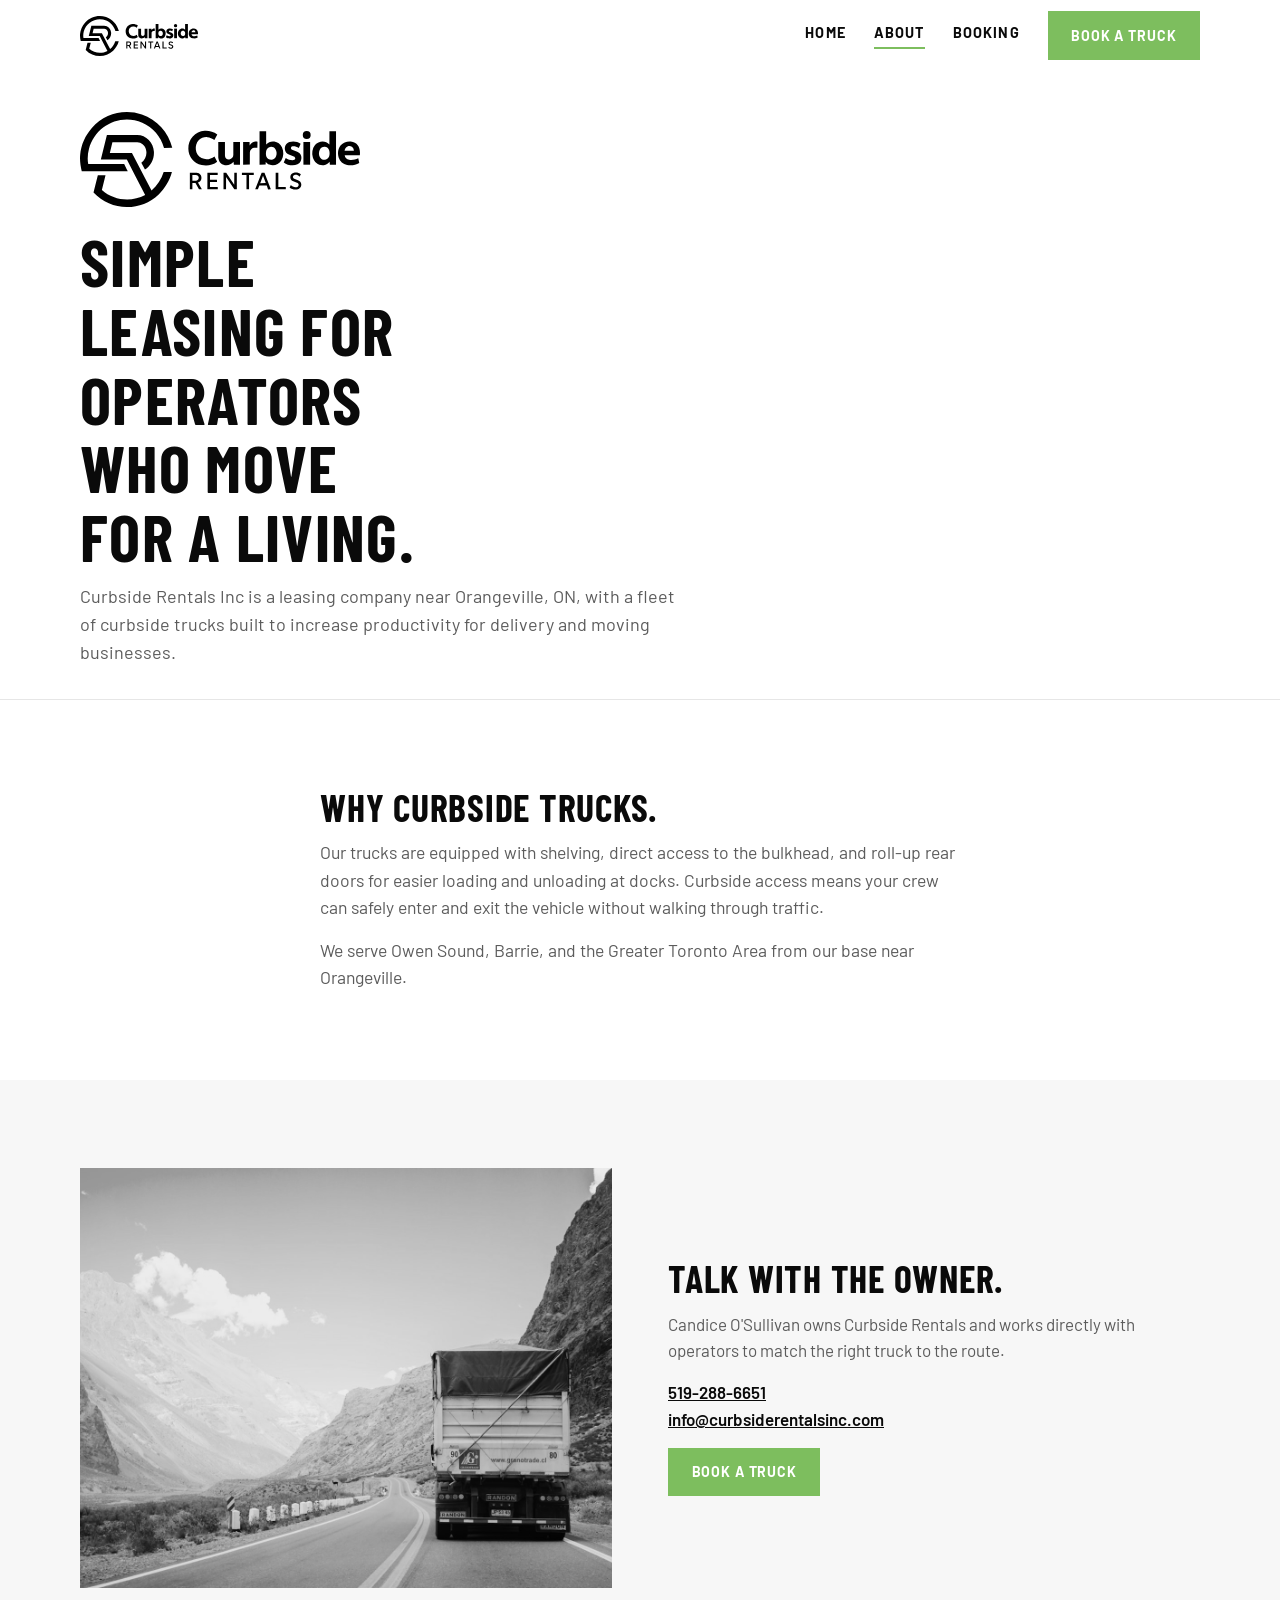
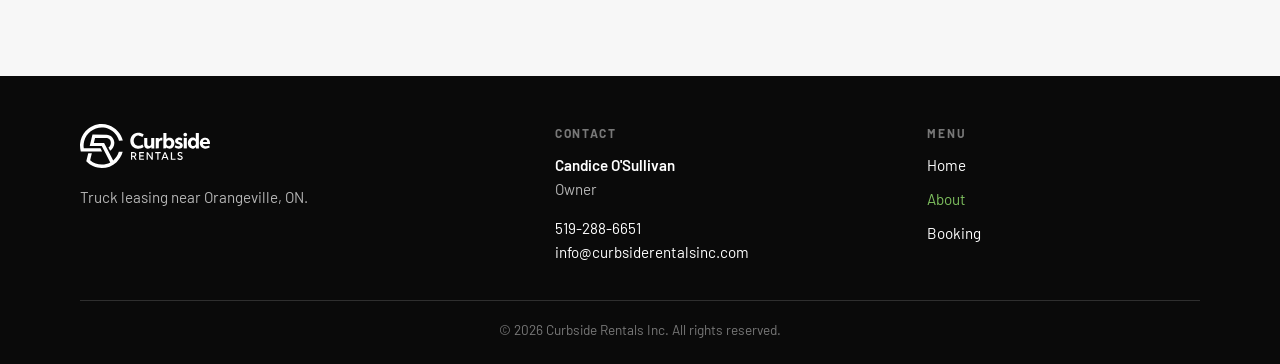
==== about.html @ 037b7f4d "Fix icon sync: rename feature SVGs to clean filenames and bust CSS cache. Co-authored-by: Cursor <cu" ====
<!DOCTYPE html>
<html lang="en">
<head>
  <meta charset="UTF-8" />
  <meta name="viewport" content="width=device-width, initial-scale=1.0" />
  <title>About | Curbside Rentals</title>
  <meta name="description" content="About Curbside Rentals Inc—truck leasing near Orangeville, ON focused on productivity and safer curbside access." />
  <link rel="preconnect" href="https://fonts.googleapis.com" />
  <link rel="preconnect" href="https://fonts.gstatic.com" crossorigin />
  <link href="https://fonts.googleapis.com/css2?family=Barlow:wght@400;500;600;700&family=Barlow+Condensed:wght@600;700&display=swap" rel="stylesheet" />
  <link rel="stylesheet" href="styles.css?v=3" />
</head>
<body>
  <a class="skip-link" href="#main">Skip to content</a>

  <header class="site-header">
    <div class="shell header-inner">
      <a class="logo" href="index.html">
        <img src="assets/logo/Curbside-Rentals-logo.svg" alt="Curbside Rentals" width="500" height="169" />
      </a>
      <button class="nav-toggle" type="button" aria-expanded="false" aria-controls="site-nav" aria-label="Open menu">
        <span></span><span></span>
      </button>
      <nav id="site-nav" class="site-nav" aria-label="Primary">
        <a href="index.html">Home</a>
        <a href="about.html" aria-current="page">About</a>
        <a href="booking.html">Booking</a>
        <a class="btn btn-primary nav-book" href="booking.html">Book a truck</a>
      </nav>
    </div>
  </header>

  <main id="main">
    <section class="page-hero">
      <div class="shell">
        <img class="brand-lockup" src="assets/logo/Curbside-Rentals-logo.svg" alt="Curbside Rentals" width="500" height="169" />
        <h1>Simple leasing for operators who move for a living.</h1>
        <p class="lede">Curbside Rentals Inc is a leasing company near Orangeville, ON, with a fleet of curbside trucks built to increase productivity for delivery and moving businesses.</p>
      </div>
    </section>

    <section class="section">
      <div class="shell prose">
        <h2>Why curbside trucks.</h2>
        <p>Our trucks are equipped with shelving, direct access to the bulkhead, and roll-up rear doors for easier loading and unloading at docks. Curbside access means your crew can safely enter and exit the vehicle without walking through traffic.</p>
        <p>We serve Owen Sound, Barrie, and the Greater Toronto Area from our base near Orangeville.</p>
      </div>
    </section>

    <section class="section section-alt">
      <div class="shell split">
        <figure class="media-block">
          <img src="assets/images/fleet.jpg" alt="White commercial truck used for deliveries" width="1400" height="933" loading="lazy" />
        </figure>
        <div>
          <h2>Talk with the owner.</h2>
          <p>Candice O'Sullivan owns Curbside Rentals and works directly with operators to match the right truck to the route.</p>
          <p>
            <a class="text-link" href="tel:5192886651">519-288-6651</a><br />
            <a class="text-link" href="mailto:info@curbsiderentalsinc.com">info@curbsiderentalsinc.com</a>
          </p>
          <a class="btn btn-primary" href="booking.html">Book a truck</a>
        </div>
      </div>
    </section>
  </main>

  <footer class="site-footer">
    <div class="shell footer-grid">
      <div>
        <a class="footer-brand" href="index.html">
          <img src="assets/logo/Curbside-Rentals-logo.svg" alt="Curbside Rentals" width="500" height="169" />
        </a>
        <p>Truck leasing near Orangeville, ON.</p>
      </div>
      <div>
        <p class="footer-label">Contact</p>
        <p><strong>Candice O'Sullivan</strong><br />Owner</p>
        <p>
          <a href="tel:5192886651">519-288-6651</a><br />
          <a href="mailto:info@curbsiderentalsinc.com">info@curbsiderentalsinc.com</a>
        </p>
      </div>
      <div>
        <p class="footer-label">Menu</p>
        <nav class="footer-menu" aria-label="Footer">
          <a href="index.html">Home</a>
          <a href="about.html" aria-current="page">About</a>
          <a href="booking.html">Booking</a>
        </nav>
      </div>
    </div>
    <div class="shell footer-bottom">
      <p>&copy; <span data-year></span> Curbside Rentals Inc. All rights reserved.</p>
    </div>
  </footer>

  <script src="script.js"></script>
</body>
</html>
---- styles.css ----
/* Curbside Rentals — mockup layout, black & white */
:root {
  --black: #0a0a0a;
  --white: #ffffff;
  --off-white: #f7f7f7;
  --gray: #5c5c5c;
  --line: #e6e6e6;
  --blue: #7dbe5e;
  --blue-deep: #6fae4a;
  --shell: min(1120px, calc(100% - 2.5rem));
  --header-h: 4.5rem;
  --font: "Barlow", sans-serif;
  --font-display: "Barlow Condensed", "Barlow", sans-serif;
  --ease: cubic-bezier(0.22, 1, 0.36, 1);
}

*,
*::before,
*::after {
  box-sizing: border-box;
}

html {
  scroll-behavior: smooth;
}

body {
  margin: 0;
  font-family: var(--font);
  font-size: 1.0625rem;
  line-height: 1.55;
  color: var(--black);
  background: var(--white);
}

img {
  display: block;
  max-width: 100%;
  height: auto;
}

a {
  color: var(--black);
}

h1,
h2,
h3,
.section-title {
  font-family: var(--font-display);
  font-weight: 700;
  letter-spacing: 0.02em;
  line-height: 1.05;
  margin: 0 0 0.75rem;
  text-transform: uppercase;
  color: var(--black);
}

h1 {
  font-size: clamp(2.5rem, 5.5vw, 4.1rem);
  max-width: 12ch;
}

h2,
.section-title {
  font-size: clamp(1.7rem, 3.4vw, 2.35rem);
}

h3 {
  font-size: 1.2rem;
  letter-spacing: 0.06em;
  margin-bottom: 0.45rem;
}

p {
  margin: 0 0 1rem;
  color: var(--gray);
}

p:last-child {
  margin-bottom: 0;
}

.shell {
  width: var(--shell);
  margin-inline: auto;
}

.skip-link {
  position: absolute;
  left: 1rem;
  top: -4rem;
  z-index: 100;
  padding: 0.6rem 1rem;
  background: var(--black);
  color: var(--white);
  font-weight: 600;
}

.skip-link:focus {
  top: 1rem;
}

/* Header — transparent over hero, solid white after scroll */
.site-header {
  position: fixed;
  inset: 0 0 auto;
  z-index: 50;
  height: var(--header-h);
  background: transparent;
  border-bottom: 1px solid transparent;
  transition: background 0.25s var(--ease), border-color 0.25s var(--ease), box-shadow 0.25s var(--ease);
}

.site-header.is-scrolled,
.site-header.nav-open {
  background: var(--white);
  border-bottom-color: var(--line);
}

.site-header.is-scrolled {
  box-shadow: 0 1px 0 rgba(0, 0, 0, 0.04);
}

.header-inner {
  display: flex;
  align-items: center;
  justify-content: space-between;
  height: 100%;
  gap: 1rem;
}

.logo {
  display: inline-flex;
  align-items: center;
  text-decoration: none;
  flex-shrink: 0;
}

.logo:hover {
  opacity: 0.75;
}

.logo img {
  width: auto;
  height: 2.5rem;
}

.site-nav {
  display: flex;
  align-items: center;
  gap: 1.75rem;
}

.site-nav a:not(.btn) {
  text-decoration: none;
  font-size: 0.9rem;
  font-weight: 700;
  letter-spacing: 0.08em;
  text-transform: uppercase;
  color: var(--black);
  padding-bottom: 0.15rem;
  border-bottom: 2px solid transparent;
}

.site-nav a:not(.btn):hover,
.site-nav a:not(.btn)[aria-current="page"] {
  border-bottom-color: var(--blue);
  color: var(--black);
}

.nav-book {
  min-height: 2.6rem;
  padding: 0.55rem 1.1rem;
  font-size: 0.82rem;
}

.nav-toggle {
  display: none;
  width: 2.5rem;
  height: 2.5rem;
  border: 0;
  background: transparent;
  cursor: pointer;
  padding: 0;
}

.nav-toggle span {
  display: block;
  width: 1.35rem;
  height: 2px;
  margin: 0.35rem auto;
  background: var(--black);
  transition: transform 0.25s var(--ease), opacity 0.25s;
}

.nav-toggle[aria-expanded="true"] span:first-child {
  transform: translateY(4px) rotate(45deg);
}

.nav-toggle[aria-expanded="true"] span:last-child {
  transform: translateY(-4px) rotate(-45deg);
}

/* Buttons */
.btn {
  display: inline-flex;
  align-items: center;
  justify-content: center;
  min-height: 3rem;
  padding: 0.7rem 1.35rem;
  border: 2px solid var(--black);
  font-family: var(--font);
  font-size: 0.88rem;
  font-weight: 700;
  letter-spacing: 0.06em;
  text-decoration: none;
  text-transform: uppercase;
  cursor: pointer;
  transition: background 0.2s var(--ease), color 0.2s var(--ease), border-color 0.2s var(--ease);
}

.btn:hover {
  text-decoration: none;
}

.btn-primary {
  background: var(--blue);
  border-color: var(--blue);
  color: var(--white);
}

.btn-primary:hover {
  background: var(--blue-deep);
  border-color: var(--blue-deep);
  color: var(--white);
}

.btn-secondary {
  background: transparent;
  color: var(--black);
}

.btn-secondary:hover {
  background: var(--black);
  color: var(--white);
}

.btn-light {
  background: var(--white);
  color: var(--black);
  border-color: var(--white);
}

.btn-light:hover {
  background: transparent;
  color: var(--white);
}

.btn-outline-light {
  background: transparent;
  color: var(--white);
  border-color: var(--white);
}

.btn-outline-light:hover {
  background: var(--white);
  color: var(--black);
}

.text-link {
  font-weight: 600;
  color: var(--black);
}

/* Hero — full-bleed photo, copy left over open asphalt */
.hero {
  position: relative;
  min-height: min(72vh, 640px);
  display: grid;
  align-items: center;
  overflow: hidden;
  background: #d8d8d8;
}

.hero-media {
  position: absolute;
  inset: 0;
}

.hero-media img {
  width: 100%;
  height: 100%;
  object-fit: cover;
  object-position: right center;
  filter: grayscale(0.55) contrast(1.02);
}

.hero-veil {
  position: absolute;
  inset: 0;
  pointer-events: none;
  background: linear-gradient(
    90deg,
    rgba(255, 255, 255, 0.42) 0%,
    rgba(255, 255, 255, 0.18) 28%,
    rgba(255, 255, 255, 0) 52%
  );
}

.hero-content {
  position: relative;
  z-index: 1;
  padding: calc(var(--header-h) + clamp(2rem, 5vw, 3.5rem)) 0 clamp(3.5rem, 9vw, 6rem);
  justify-self: center;
  width: var(--shell);
  max-width: none;
  margin-inline: auto;
}

.hero-content h1 {
  font-family: var(--font);
  font-weight: 700;
  font-size: clamp(1.7rem, 3.5vw, 3rem);
  line-height: 1.15;
  letter-spacing: -0.02em;
  text-transform: none;
  max-width: none;
  margin: 0 0 1.15rem;
  color: var(--black);
}

.hero-content .hero-line {
  display: block;
  white-space: nowrap;
}

.hero-content .lede {
  max-width: 26rem;
  font-size: 1.05rem;
  line-height: 1.55;
  font-weight: 400;
  margin: 0 0 1.75rem;
  color: #3a3a3a;
}

/* Sections */
.section {
  padding: clamp(3.5rem, 8vw, 5.5rem) 0;
}

.section-alt {
  background: var(--off-white);
}

.section-title {
  text-align: center;
  margin-bottom: 2.5rem;
}

.section-title::after {
  content: "";
  display: block;
  width: 3.25rem;
  height: 3px;
  margin: 0.85rem auto 0;
  background: var(--blue);
}

.section-head.center {
  text-align: center;
  max-width: 40rem;
  margin: 0 auto 2.5rem;
}

.section-head.center .section-title {
  margin-bottom: 0.85rem;
}

.section-head.center p {
  margin-inline: auto;
  max-width: 34rem;
}

.headed {
  display: inline-block;
  padding-bottom: 0.65rem;
  border-bottom: 3px solid var(--black);
  margin-bottom: 1.15rem;
}

.split {
  display: grid;
  grid-template-columns: 1fr 1fr;
  gap: clamp(2rem, 5vw, 3.5rem);
  align-items: center;
}

.media-block {
  margin: 0;
  overflow: hidden;
  background: #ececec;
}

.media-block img {
  width: 100%;
  height: min(420px, 55vw);
  object-fit: cover;
  filter: grayscale(1);
}

/* Feature grid */
.feature-grid {
  list-style: none;
  margin: 0;
  padding: 0;
  display: grid;
  grid-template-columns: repeat(4, 1fr);
  gap: 0;
}

.feature-grid li {
  padding: 0 1.5rem;
  border-right: 1px solid var(--line);
  text-align: center;
  display: flex;
  flex-direction: column;
  align-items: center;
}

.feature-grid li:first-child {
  padding-left: 0;
}

.feature-grid li:last-child {
  border-right: 0;
  padding-right: 0;
}

.feature-grid h3 {
  margin-bottom: 0.5rem;
}

.feature-grid p {
  font-size: 0.95rem;
  max-width: 15rem;
}

.feature-grid .icon {
  display: inline-flex;
  width: 4rem;
  height: 4rem;
  margin-bottom: 1.15rem;
  color: var(--black);
}

.feature-grid .icon svg,
.feature-grid .icon img {
  width: 100%;
  height: 100%;
  object-fit: contain;
}

.icon {
  display: inline-flex;
  width: 3.75rem;
  height: 3.75rem;
  margin-bottom: 1.1rem;
  color: var(--black);
}

.icon svg {
  width: 100%;
  height: 100%;
}

/* Meet the truck */
.check-list {
  list-style: none;
  margin: 0 0 1.75rem;
  padding: 0;
}

.check-list li {
  position: relative;
  padding: 0.45rem 0 0.45rem 1.85rem;
  font-weight: 600;
  color: var(--black);
}

.check-list li::before {
  content: "";
  position: absolute;
  left: 0.1rem;
  top: 0.7rem;
  width: 0.95rem;
  height: 0.5rem;
  border-left: 2.5px solid var(--blue);
  border-bottom: 2.5px solid var(--blue);
  transform: rotate(-45deg);
}

/* Locations */
.location-grid {
  list-style: none;
  margin: 0;
  padding: 0;
  display: grid;
  grid-template-columns: repeat(4, 1fr);
}

.location-grid li {
  display: flex;
  flex-direction: column;
  align-items: center;
  gap: 0.75rem;
  padding: 0.5rem 1rem;
  border-right: 1px solid var(--line);
  text-align: center;
  font-family: var(--font-display);
  font-size: 1.25rem;
  font-weight: 700;
  letter-spacing: 0.05em;
  text-transform: uppercase;
  color: var(--black);
}

.location-grid li:last-child {
  border-right: 0;
}

.location-grid .icon {
  margin-bottom: 0;
  color: var(--blue);
}

/* CTA */
.section-cta {
  padding-top: 0;
}

.cta-band {
  display: flex;
  flex-wrap: wrap;
  align-items: center;
  justify-content: space-between;
  gap: 1.5rem;
  padding: 2rem 2.25rem;
  background: var(--black);
  color: var(--white);
}

.cta-band h2 {
  color: var(--white);
  margin-bottom: 0.4rem;
}

.cta-band p {
  color: rgba(255, 255, 255, 0.75);
  margin: 0;
}

.cta-actions {
  display: flex;
  flex-wrap: wrap;
  gap: 0.75rem;
}

.cta-band .btn-primary:hover {
  background: var(--white);
  border-color: var(--white);
  color: var(--black);
}

/* Inner pages */
.page-hero {
  padding: calc(var(--header-h) + 2.5rem) 0 2rem;
  border-bottom: 1px solid var(--line);
}

.brand-lockup {
  display: block;
  width: min(280px, 70vw);
  height: auto;
  margin: 0 0 1.25rem;
}

.page-hero .lede {
  max-width: 38rem;
  font-size: 1.125rem;
}

.prose {
  max-width: 40rem;
}

.prose p {
  font-size: 1.1rem;
}

.booking-panel {
  max-width: 40rem;
}

.booking-placeholder {
  padding: 2rem;
  border: 1px solid var(--line);
  background: var(--off-white);
}

.booking-placeholder h2 {
  text-align: left;
  max-width: none;
}

.booking-contacts {
  display: flex;
  flex-wrap: wrap;
  gap: 0.75rem;
  margin-top: 1.5rem;
}

.booking-placeholder iframe {
  display: block;
  width: 100%;
  min-height: 640px;
  margin-top: 1.5rem;
  border: 1px solid var(--line);
  background: var(--white);
}

/* Footer */
.site-footer {
  background: var(--black);
  color: rgba(255, 255, 255, 0.75);
  padding: 3rem 0 0;
  font-size: 0.95rem;
}

.footer-grid {
  display: grid;
  grid-template-columns: 1.3fr 1fr 0.8fr;
  gap: 2rem;
  padding-bottom: 2.25rem;
}

.footer-brand {
  display: inline-block;
  margin: 0 0 0.75rem;
  text-decoration: none;
}

.footer-brand:hover {
  opacity: 0.8;
}

.footer-brand img {
  width: auto;
  height: 2.75rem;
  filter: brightness(0) invert(1);
}

.site-footer p {
  color: rgba(255, 255, 255, 0.7);
}

.site-footer strong {
  color: var(--white);
  font-weight: 600;
}

.footer-label {
  margin: 0 0 0.75rem !important;
  font-size: 0.75rem;
  font-weight: 700;
  letter-spacing: 0.14em;
  text-transform: uppercase;
  color: rgba(255, 255, 255, 0.45) !important;
}

.site-footer a {
  color: var(--white);
  text-decoration: none;
}

.site-footer a:hover {
  text-decoration: underline;
  text-underline-offset: 0.2em;
}

.footer-menu {
  display: flex;
  flex-direction: column;
  gap: 0.65rem;
  align-items: flex-start;
}

.footer-menu a[aria-current="page"] {
  color: var(--blue);
}

.footer-bottom {
  padding: 1.1rem 0 1.5rem;
  border-top: 1px solid rgba(255, 255, 255, 0.15);
  text-align: center;
}

.footer-bottom p {
  margin: 0;
  font-size: 0.85rem;
  color: rgba(255, 255, 255, 0.45);
}

@media (prefers-reduced-motion: reduce) {
  html {
    scroll-behavior: auto;
  }
}

@media (max-width: 900px) {
  .split {
    grid-template-columns: 1fr;
  }

  /* Option 1: stacked hero on tablet/phone — photo clear, copy below */
  .hero {
    display: flex;
    flex-direction: column;
    align-items: stretch;
    min-height: 0;
    background: var(--white);
  }

  .hero-media {
    position: relative;
    inset: auto;
    width: 100%;
    height: clamp(260px, 42vw, 380px);
    flex-shrink: 0;
  }

  .hero-media img {
    object-fit: cover;
    object-position: 90% 55%;
  }

  .hero-veil {
    display: none;
  }

  .hero-content {
    position: relative;
    z-index: 1;
    width: var(--shell);
    margin-inline: auto;
    padding: 1.75rem 0 2.5rem;
    background: var(--white);
  }

  .hero-content h1 {
    font-size: clamp(1.65rem, 3.4vw, 2.4rem);
  }

  .hero-content .lede {
    max-width: 34rem;
    font-size: 1rem;
  }

  .feature-grid,
  .location-grid {
    grid-template-columns: 1fr 1fr;
    gap: 2rem 1.5rem;
  }

  .feature-grid li,
  .location-grid li {
    border-right: 0;
    border-left: 0;
    padding: 0 0 1.5rem;
    border-bottom: 1px solid var(--line);
  }

  .feature-grid li:nth-child(odd),
  .location-grid li:nth-child(odd) {
    padding-left: 0;
  }

  .feature-grid li:nth-child(even),
  .location-grid li:nth-child(even) {
    padding-right: 0;
  }

  .feature-grid li:nth-last-child(-n + 2),
  .location-grid li:nth-last-child(-n + 2) {
    border-bottom: 0;
    padding-bottom: 0;
  }

  .footer-grid {
    grid-template-columns: 1fr 1fr;
  }
}

@media (max-width: 720px) {
  :root {
    --shell: min(1120px, calc(100% - 1.5rem));
  }

  .nav-toggle {
    display: block;
  }

  .site-nav {
    position: absolute;
    inset: var(--header-h) 0 auto;
    display: none;
    flex-direction: column;
    align-items: stretch;
    gap: 0;
    padding: 0.5rem 1.25rem 1.15rem;
    background: var(--white);
    border-bottom: 1px solid var(--line);
  }

  .site-nav.is-open {
    display: flex;
  }

  .site-nav a:not(.btn) {
    padding: 0.9rem 0;
    border-bottom: 1px solid var(--line);
  }

  .site-nav a:not(.btn)[aria-current="page"] {
    border-bottom-color: var(--blue);
  }

  .site-nav a:not(.btn):hover {
    border-bottom-color: var(--line);
  }

  .nav-book {
    margin-top: 0.85rem;
    width: 100%;
  }

  .feature-grid,
  .location-grid,
  .footer-grid {
    grid-template-columns: 1fr;
  }

  .feature-grid li,
  .location-grid li {
    border: 0;
    border-bottom: 1px solid var(--line);
    padding: 0 0 1.5rem;
    margin-bottom: 1.5rem;
    align-items: center;
    text-align: center;
  }

  .location-grid li {
    align-items: center;
    text-align: center;
  }

  .feature-grid li:last-child,
  .location-grid li:last-child {
    border-bottom: 0;
    margin-bottom: 0;
    padding-bottom: 0;
  }

  .cta-band {
    padding: 1.75rem;
  }

  .cta-actions,
  .booking-contacts {
    flex-direction: column;
    align-items: stretch;
    width: 100%;
  }

  .hero-media {
    height: clamp(220px, 58vw, 300px);
  }

  .hero-media img {
    object-position: 92% 52%;
  }

  .hero-content {
    padding: 1.5rem 0 2rem;
  }

  .hero-content h1 {
    font-size: clamp(1.45rem, 6vw, 1.85rem);
    margin-bottom: 0.75rem;
  }

  .hero-content .lede {
    max-width: 22rem;
    font-size: 0.95rem;
    margin-bottom: 1.15rem;
  }

  .media-block img {
    height: min(320px, 70vw);
  }
}
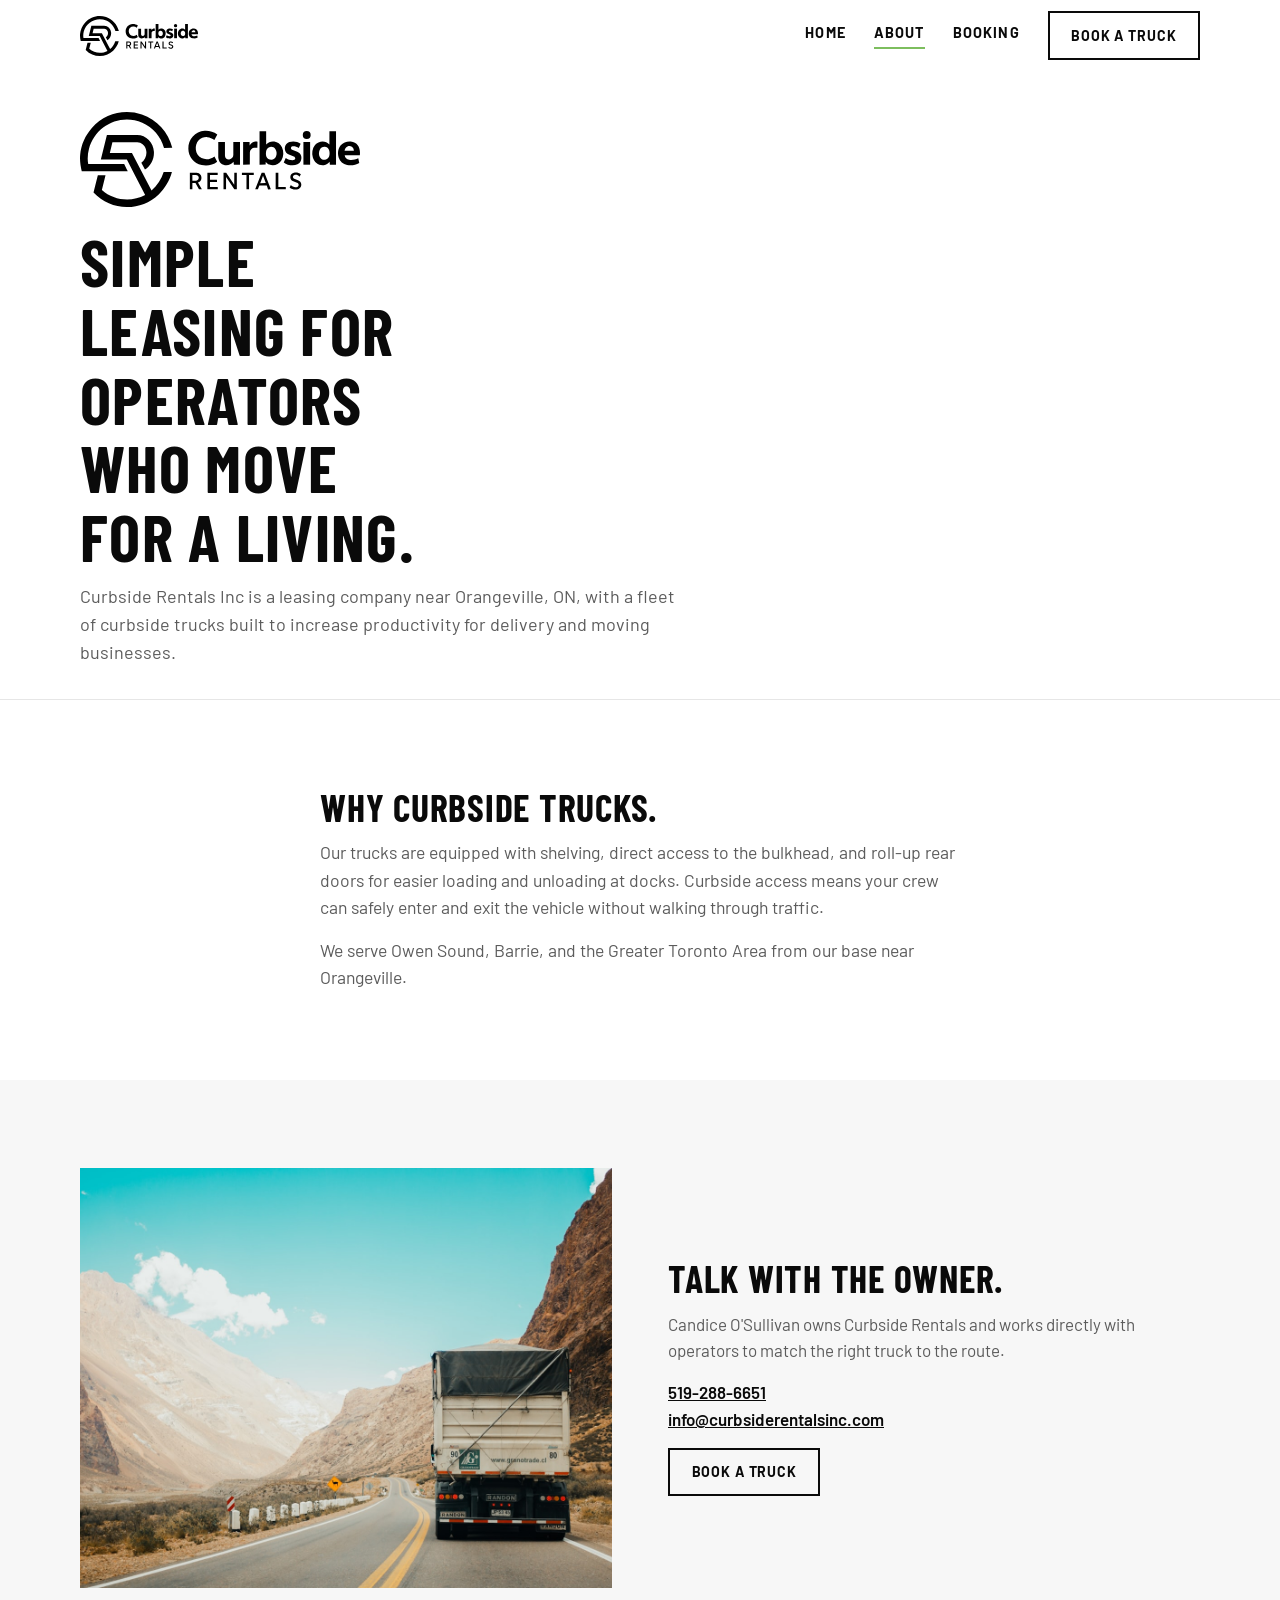
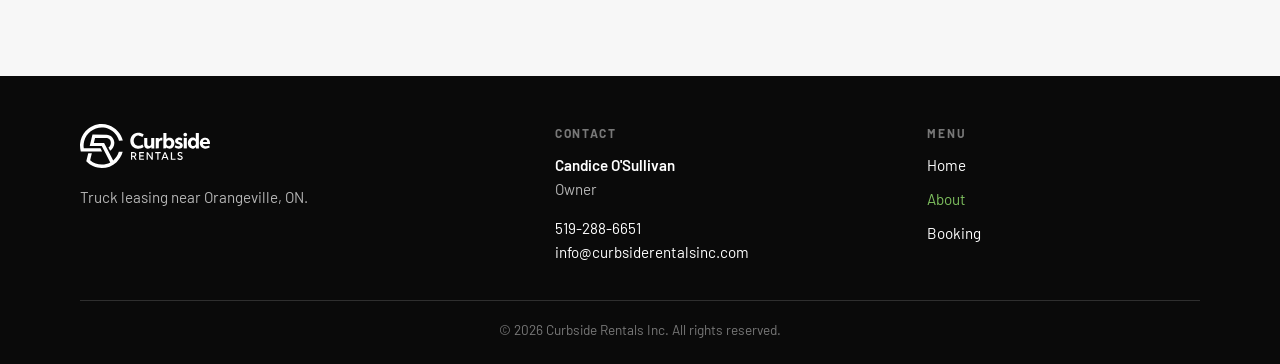
==== commit 9fc89d3d: "Rebuild Meet the Truck as a hero-style section with desktop and mobile images. Co-authored-by: Curso" ====
--- a/about.html
+++ b/about.html
@@ -8,7 +8,7 @@
   <link rel="preconnect" href="https://fonts.googleapis.com" />
   <link rel="preconnect" href="https://fonts.gstatic.com" crossorigin />
   <link href="https://fonts.googleapis.com/css2?family=Barlow:wght@400;500;600;700&family=Barlow+Condensed:wght@600;700&display=swap" rel="stylesheet" />
-  <link rel="stylesheet" href="styles.css?v=3" />
+  <link rel="stylesheet" href="styles.css?v=17" />
 </head>
 <body>
   <a class="skip-link" href="#main">Skip to content</a>
--- a/styles.css
+++ b/styles.css
@@ -224,16 +224,15 @@
   text-decoration: none;
 }
 
-.btn-primary {
-  background: var(--blue);
-  border-color: var(--blue);
+.btn-dark {
+  background: var(--black);
+  border-color: var(--black);
   color: var(--white);
 }
 
-.btn-primary:hover {
-  background: var(--blue-deep);
-  border-color: var(--blue-deep);
-  color: var(--white);
+.btn-dark:hover {
+  background: var(--white);
+  color: var(--black);
 }
 
 .btn-secondary {
@@ -292,7 +291,7 @@
   width: 100%;
   height: 100%;
   object-fit: cover;
-  object-position: right center;
+  object-position: center bottom;
   filter: grayscale(0.55) contrast(1.02);
 }
 
@@ -406,7 +405,87 @@
   width: 100%;
   height: min(420px, 55vw);
   object-fit: cover;
-  filter: grayscale(1);
+  object-position: center;
+}
+
+/* Meet the truck — hero-style full-bleed background */
+.meet-hero {
+  position: relative;
+  min-height: min(64vh, 560px);
+  display: grid;
+  align-items: center;
+  overflow: hidden;
+  background: #d8d8d8;
+}
+
+.meet-hero-media {
+  position: absolute;
+  inset: 0;
+}
+
+.meet-hero-media picture {
+  display: block;
+  width: 100%;
+  height: 100%;
+}
+
+.meet-hero-media img {
+  width: 100%;
+  height: 100%;
+  object-fit: cover;
+  object-position: center bottom;
+}
+
+.meet-hero-veil {
+  position: absolute;
+  inset: 0;
+  pointer-events: none;
+  background: linear-gradient(
+    90deg,
+    rgba(255, 255, 255, 0.52) 0%,
+    rgba(255, 255, 255, 0.22) 30%,
+    rgba(255, 255, 255, 0) 55%
+  );
+}
+
+.meet-hero-content {
+  position: relative;
+  z-index: 1;
+  padding: clamp(2.5rem, 6vw, 4rem) 0;
+  justify-self: center;
+  width: var(--shell);
+  max-width: none;
+  margin-inline: auto;
+}
+
+.meet-hero-content h2 {
+  font-family: var(--font);
+  font-weight: 700;
+  font-size: clamp(1.7rem, 3.5vw, 3rem);
+  line-height: 1.15;
+  letter-spacing: -0.02em;
+  text-transform: none;
+  max-width: none;
+  margin: 0 0 1.15rem;
+  color: var(--black);
+}
+
+.meet-hero-content .lede {
+  max-width: 22rem;
+  font-size: 1.05rem;
+  line-height: 1.55;
+  font-weight: 400;
+  margin: 0 0 1.35rem;
+  color: #3a3a3a;
+}
+
+.meet-hero-content .check-list {
+  margin-bottom: 1.75rem;
+}
+
+.meet-hero-content .check-list li::before {
+  border-left-color: var(--black);
+  border-bottom-color: var(--black);
 }
 
 /* Feature grid */
@@ -722,7 +801,7 @@
     grid-template-columns: 1fr;
   }
 
-  /* Option 1: stacked hero on tablet/phone — photo clear, copy below */
+  /* Stacked hero: image + headline overlay, copy below */
   .hero {
     display: flex;
     flex-direction: column;
@@ -735,30 +814,51 @@
     position: relative;
     inset: auto;
     width: 100%;
-    height: clamp(260px, 42vw, 380px);
+    height: clamp(280px, 48vw, 420px);
     flex-shrink: 0;
+    z-index: 0;
   }
 
   .hero-media img {
     object-fit: cover;
-    object-position: 90% 55%;
+    object-position: center bottom;
   }
 
   .hero-veil {
-    display: none;
+    display: block;
+    position: absolute;
+    top: 0;
+    left: 0;
+    right: 0;
+    height: clamp(280px, 48vw, 420px);
+    z-index: 1;
+    pointer-events: none;
+    background: linear-gradient(
+      180deg,
+      rgba(255, 255, 255, 0.55) 0%,
+      rgba(255, 255, 255, 0.28) 28%,
+      transparent 55%
+    );
   }
 
   .hero-content {
     position: relative;
-    z-index: 1;
+    z-index: 2;
     width: var(--shell);
     margin-inline: auto;
-    padding: 1.75rem 0 2.5rem;
+    padding: 1.5rem 0 2.5rem;
     background: var(--white);
   }
 
   .hero-content h1 {
-    font-size: clamp(1.65rem, 3.4vw, 2.4rem);
+    position: absolute;
+    left: 0;
+    right: 0;
+    top: calc(-1 * clamp(280px, 48vw, 420px) + var(--header-h) + 0.85rem);
+    bottom: auto;
+    margin: 0;
+    font-size: clamp(1.55rem, 3.4vw, 2.35rem);
+    color: var(--black);
   }
 
   .hero-content .lede {
@@ -798,6 +898,71 @@
 
   .footer-grid {
     grid-template-columns: 1fr 1fr;
+  }
+
+  /* Stacked meet-hero: image + title overlay, copy below */
+  .meet-hero {
+    display: flex;
+    flex-direction: column;
+    align-items: stretch;
+    min-height: 0;
+    background: var(--white);
+  }
+
+  .meet-hero-media {
+    position: relative;
+    inset: auto;
+    width: 100%;
+    height: clamp(280px, 48vw, 420px);
+    flex-shrink: 0;
+    z-index: 0;
+  }
+
+  .meet-hero-media img {
+    object-fit: cover;
+    object-position: center bottom;
+  }
+
+  .meet-hero-veil {
+    display: block;
+    position: absolute;
+    top: 0;
+    left: 0;
+    right: 0;
+    height: clamp(280px, 48vw, 420px);
+    z-index: 1;
+    pointer-events: none;
+    background: linear-gradient(
+      180deg,
+      rgba(255, 255, 255, 0.55) 0%,
+      rgba(255, 255, 255, 0.28) 28%,
+      transparent 55%
+    );
+  }
+
+  .meet-hero-content {
+    position: relative;
+    z-index: 2;
+    width: var(--shell);
+    margin-inline: auto;
+    padding: 1.5rem 0 2.5rem;
+    background: var(--white);
+  }
+
+  .meet-hero-content h2 {
+    position: absolute;
+    left: 0;
+    right: 0;
+    top: calc(-1 * clamp(280px, 48vw, 420px) + 1.15rem);
+    bottom: auto;
+    margin: 0;
+    font-size: clamp(1.55rem, 3.4vw, 2.35rem);
+    color: var(--black);
+  }
+
+  .meet-hero-content .lede {
+    max-width: 34rem;
+    font-size: 1rem;
   }
 }
 
@@ -883,21 +1048,19 @@
     width: 100%;
   }
 
-  .hero-media {
-    height: clamp(220px, 58vw, 300px);
-  }
-
-  .hero-media img {
-    object-position: 92% 52%;
+  .hero-media,
+  .hero-veil {
+    height: clamp(240px, 62vw, 320px);
   }
 
   .hero-content {
-    padding: 1.5rem 0 2rem;
+    padding: 1.35rem 0 2rem;
   }
 
   .hero-content h1 {
-    font-size: clamp(1.45rem, 6vw, 1.85rem);
-    margin-bottom: 0.75rem;
+    top: calc(-1 * clamp(240px, 62vw, 320px) + var(--header-h) + 0.75rem);
+    bottom: auto;
+    font-size: clamp(1.4rem, 6vw, 1.8rem);
   }
 
   .hero-content .lede {
@@ -909,4 +1072,24 @@
   .media-block img {
     height: min(320px, 70vw);
   }
-}
+
+  .meet-hero-media,
+  .meet-hero-veil {
+    height: clamp(240px, 62vw, 320px);
+  }
+
+  .meet-hero-content {
+    padding: 1.35rem 0 2rem;
+  }
+
+  .meet-hero-content h2 {
+    top: calc(-1 * clamp(240px, 62vw, 320px) + 1rem);
+    bottom: auto;
+    font-size: clamp(1.4rem, 6vw, 1.8rem);
+  }
+
+  .meet-hero-content .lede {
+    max-width: 22rem;
+    font-size: 0.95rem;
+  }
+}
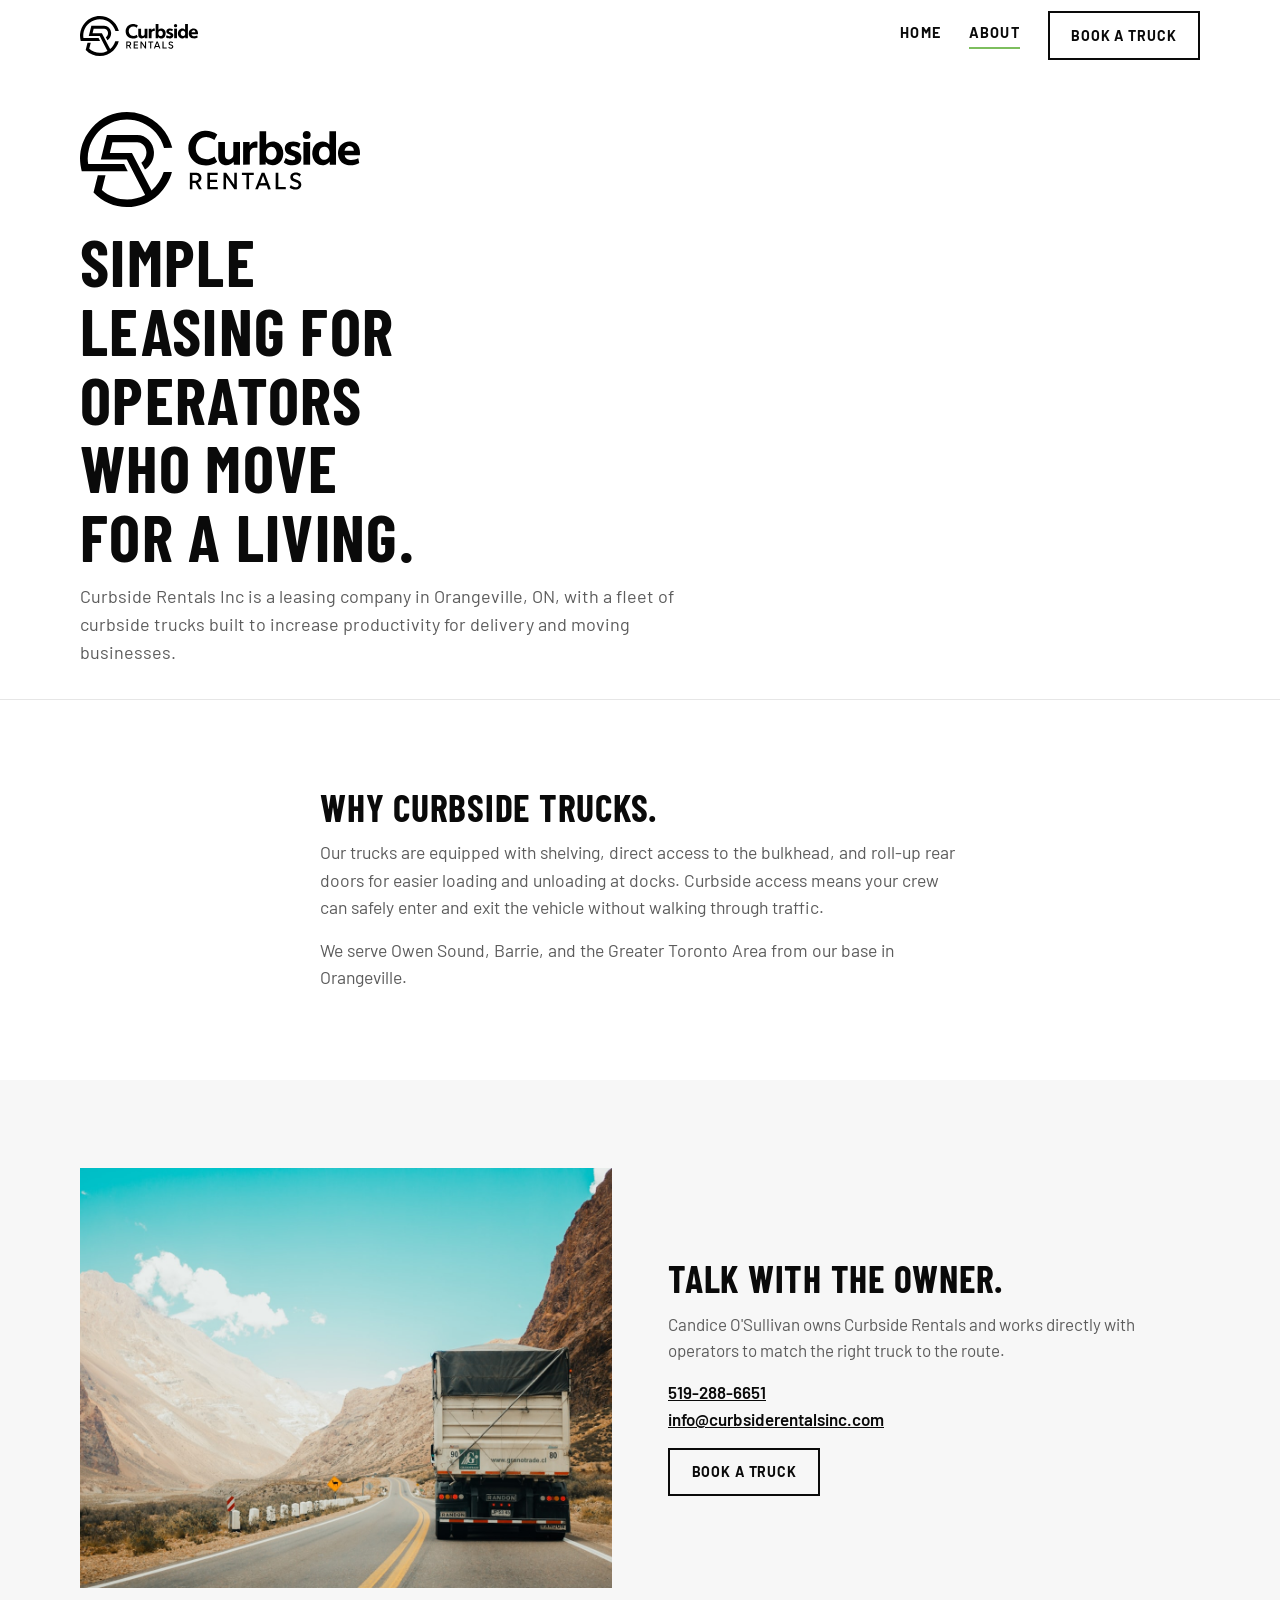
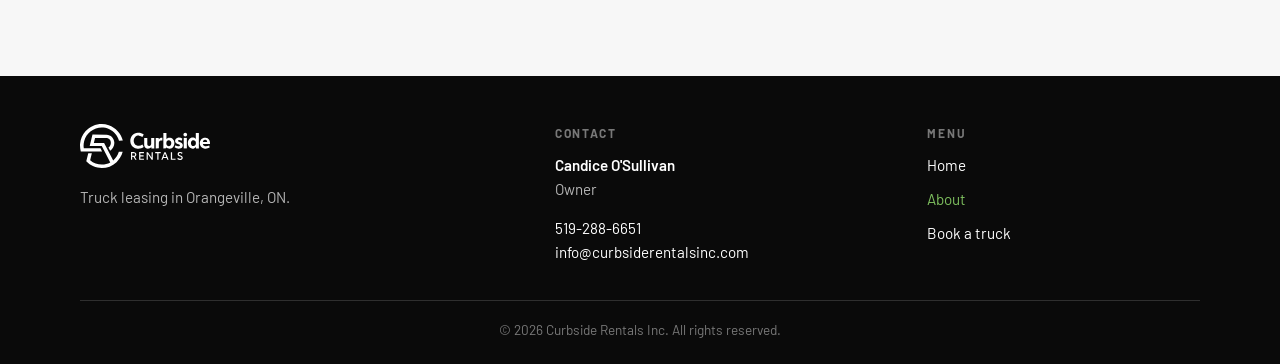
==== commit d7a73f9e: "Polish nav, copy, and header for client review. Co-authored-by: Cursor <cursoragent@cursor.com>" ====
--- a/about.html
+++ b/about.html
@@ -4,11 +4,11 @@
   <meta charset="UTF-8" />
   <meta name="viewport" content="width=device-width, initial-scale=1.0" />
   <title>About | Curbside Rentals</title>
-  <meta name="description" content="About Curbside Rentals Inc—truck leasing near Orangeville, ON focused on productivity and safer curbside access." />
+  <meta name="description" content="About Curbside Rentals Inc—truck leasing in Orangeville, ON focused on productivity and safer curbside access." />
   <link rel="preconnect" href="https://fonts.googleapis.com" />
   <link rel="preconnect" href="https://fonts.gstatic.com" crossorigin />
   <link href="https://fonts.googleapis.com/css2?family=Barlow:wght@400;500;600;700&family=Barlow+Condensed:wght@600;700&display=swap" rel="stylesheet" />
-  <link rel="stylesheet" href="styles.css?v=17" />
+  <link rel="stylesheet" href="styles.css?v=27" />
 </head>
 <body>
   <a class="skip-link" href="#main">Skip to content</a>
@@ -24,7 +24,6 @@
       <nav id="site-nav" class="site-nav" aria-label="Primary">
         <a href="index.html">Home</a>
         <a href="about.html" aria-current="page">About</a>
-        <a href="booking.html">Booking</a>
         <a class="btn btn-primary nav-book" href="booking.html">Book a truck</a>
       </nav>
     </div>
@@ -35,7 +34,7 @@
       <div class="shell">
         <img class="brand-lockup" src="assets/logo/Curbside-Rentals-logo.svg" alt="Curbside Rentals" width="500" height="169" />
         <h1>Simple leasing for operators who move for a living.</h1>
-        <p class="lede">Curbside Rentals Inc is a leasing company near Orangeville, ON, with a fleet of curbside trucks built to increase productivity for delivery and moving businesses.</p>
+        <p class="lede">Curbside Rentals Inc is a leasing company in Orangeville, ON, with a fleet of curbside trucks built to increase productivity for delivery and moving businesses.</p>
       </div>
     </section>
 
@@ -43,7 +42,7 @@
       <div class="shell prose">
         <h2>Why curbside trucks.</h2>
         <p>Our trucks are equipped with shelving, direct access to the bulkhead, and roll-up rear doors for easier loading and unloading at docks. Curbside access means your crew can safely enter and exit the vehicle without walking through traffic.</p>
-        <p>We serve Owen Sound, Barrie, and the Greater Toronto Area from our base near Orangeville.</p>
+        <p>We serve Owen Sound, Barrie, and the Greater Toronto Area from our base in Orangeville.</p>
       </div>
     </section>
 
@@ -71,7 +70,7 @@
         <a class="footer-brand" href="index.html">
           <img src="assets/logo/Curbside-Rentals-logo.svg" alt="Curbside Rentals" width="500" height="169" />
         </a>
-        <p>Truck leasing near Orangeville, ON.</p>
+        <p>Truck leasing in Orangeville, ON.</p>
       </div>
       <div>
         <p class="footer-label">Contact</p>
@@ -86,7 +85,7 @@
         <nav class="footer-menu" aria-label="Footer">
           <a href="index.html">Home</a>
           <a href="about.html" aria-current="page">About</a>
-          <a href="booking.html">Booking</a>
+          <a href="booking.html">Book a truck</a>
         </nav>
       </div>
     </div>
--- a/styles.css
+++ b/styles.css
@@ -88,26 +88,39 @@
 
 .skip-link {
   position: absolute;
+  width: 1px;
+  height: 1px;
+  padding: 0;
+  margin: -1px;
+  overflow: hidden;
+  clip: rect(0, 0, 0, 0);
+  white-space: nowrap;
+  border: 0;
+}
+
+.skip-link:focus {
+  position: fixed;
+  top: 1rem;
   left: 1rem;
-  top: -4rem;
   z-index: 100;
+  width: auto;
+  height: auto;
+  margin: 0;
   padding: 0.6rem 1rem;
+  overflow: visible;
+  clip: auto;
   background: var(--black);
   color: var(--white);
   font-weight: 600;
 }
 
-.skip-link:focus {
-  top: 1rem;
-}
-
-/* Header — transparent over hero, solid white after scroll */
+/* Header — translucent white over hero, solid white after scroll */
 .site-header {
   position: fixed;
   inset: 0 0 auto;
   z-index: 50;
   height: var(--header-h);
-  background: transparent;
+  background: rgba(255, 255, 255, 0.5);
   border-bottom: 1px solid transparent;
   transition: background 0.25s var(--ease), border-color 0.25s var(--ease), box-shadow 0.25s var(--ease);
 }
@@ -173,6 +186,15 @@
   min-height: 2.6rem;
   padding: 0.55rem 1.1rem;
   font-size: 0.82rem;
+  border-color: var(--blue);
+  background: transparent;
+  color: var(--black);
+}
+
+.nav-book:hover {
+  border-color: var(--blue);
+  background: transparent;
+  color: var(--black);
 }
 
 .nav-toggle {
@@ -340,7 +362,23 @@
   line-height: 1.55;
   font-weight: 400;
   margin: 0 0 1.75rem;
-  color: #3a3a3a;
+  color: var(--black);
+}
+
+.hero .btn-primary,
+.meet-hero .btn-primary {
+  background: var(--blue);
+  border-color: var(--blue);
+  color: var(--white);
+  box-shadow: 0 8px 20px rgba(0, 0, 0, 0.22);
+}
+
+.hero .btn-primary:hover,
+.meet-hero .btn-primary:hover {
+  background: var(--black);
+  border-color: var(--black);
+  color: var(--white);
+  box-shadow: 0 10px 24px rgba(0, 0, 0, 0.28);
 }
 
 /* Sections */
@@ -411,7 +449,7 @@
 /* Meet the truck — hero-style full-bleed background */
 .meet-hero {
   position: relative;
-  min-height: min(64vh, 560px);
+  min-height: min(72vh, 640px);
   display: grid;
   align-items: center;
   overflow: hidden;
@@ -471,21 +509,32 @@
 }
 
 .meet-hero-content .lede {
-  max-width: 22rem;
+  max-width: 26rem;
   font-size: 1.05rem;
   line-height: 1.55;
   font-weight: 400;
-  margin: 0 0 1.35rem;
+  margin: 0 0 1.15rem;
   color: #3a3a3a;
 }
 
 .meet-hero-content .check-list {
-  margin-bottom: 1.75rem;
+  margin-bottom: 1.5rem;
+  max-width: 34rem;
+  columns: 2;
+  column-gap: 1.5rem;
+}
+
+.meet-hero-content .check-list-dense li {
+  padding-top: 0.28rem;
+  padding-bottom: 0.28rem;
+  break-inside: avoid;
+  font-size: 0.95rem;
 }
 
 .meet-hero-content .check-list li::before {
-  border-left-color: var(--black);
-  border-bottom-color: var(--black);
+  border-left-color: var(--blue);
+  border-bottom-color: var(--blue);
+  top: 0.55rem;
 }
 
 /* Feature grid */
@@ -643,6 +692,12 @@
   display: flex;
   flex-wrap: wrap;
   gap: 0.75rem;
+}
+
+.cta-band .btn-primary {
+  background: var(--blue);
+  border-color: var(--blue);
+  color: var(--white);
 }
 
 .cta-band .btn-primary:hover {
@@ -964,6 +1019,11 @@
     max-width: 34rem;
     font-size: 1rem;
   }
+
+  .meet-hero-content .check-list {
+    columns: 1;
+    max-width: 26rem;
+  }
 }
 
 @media (max-width: 720px) {
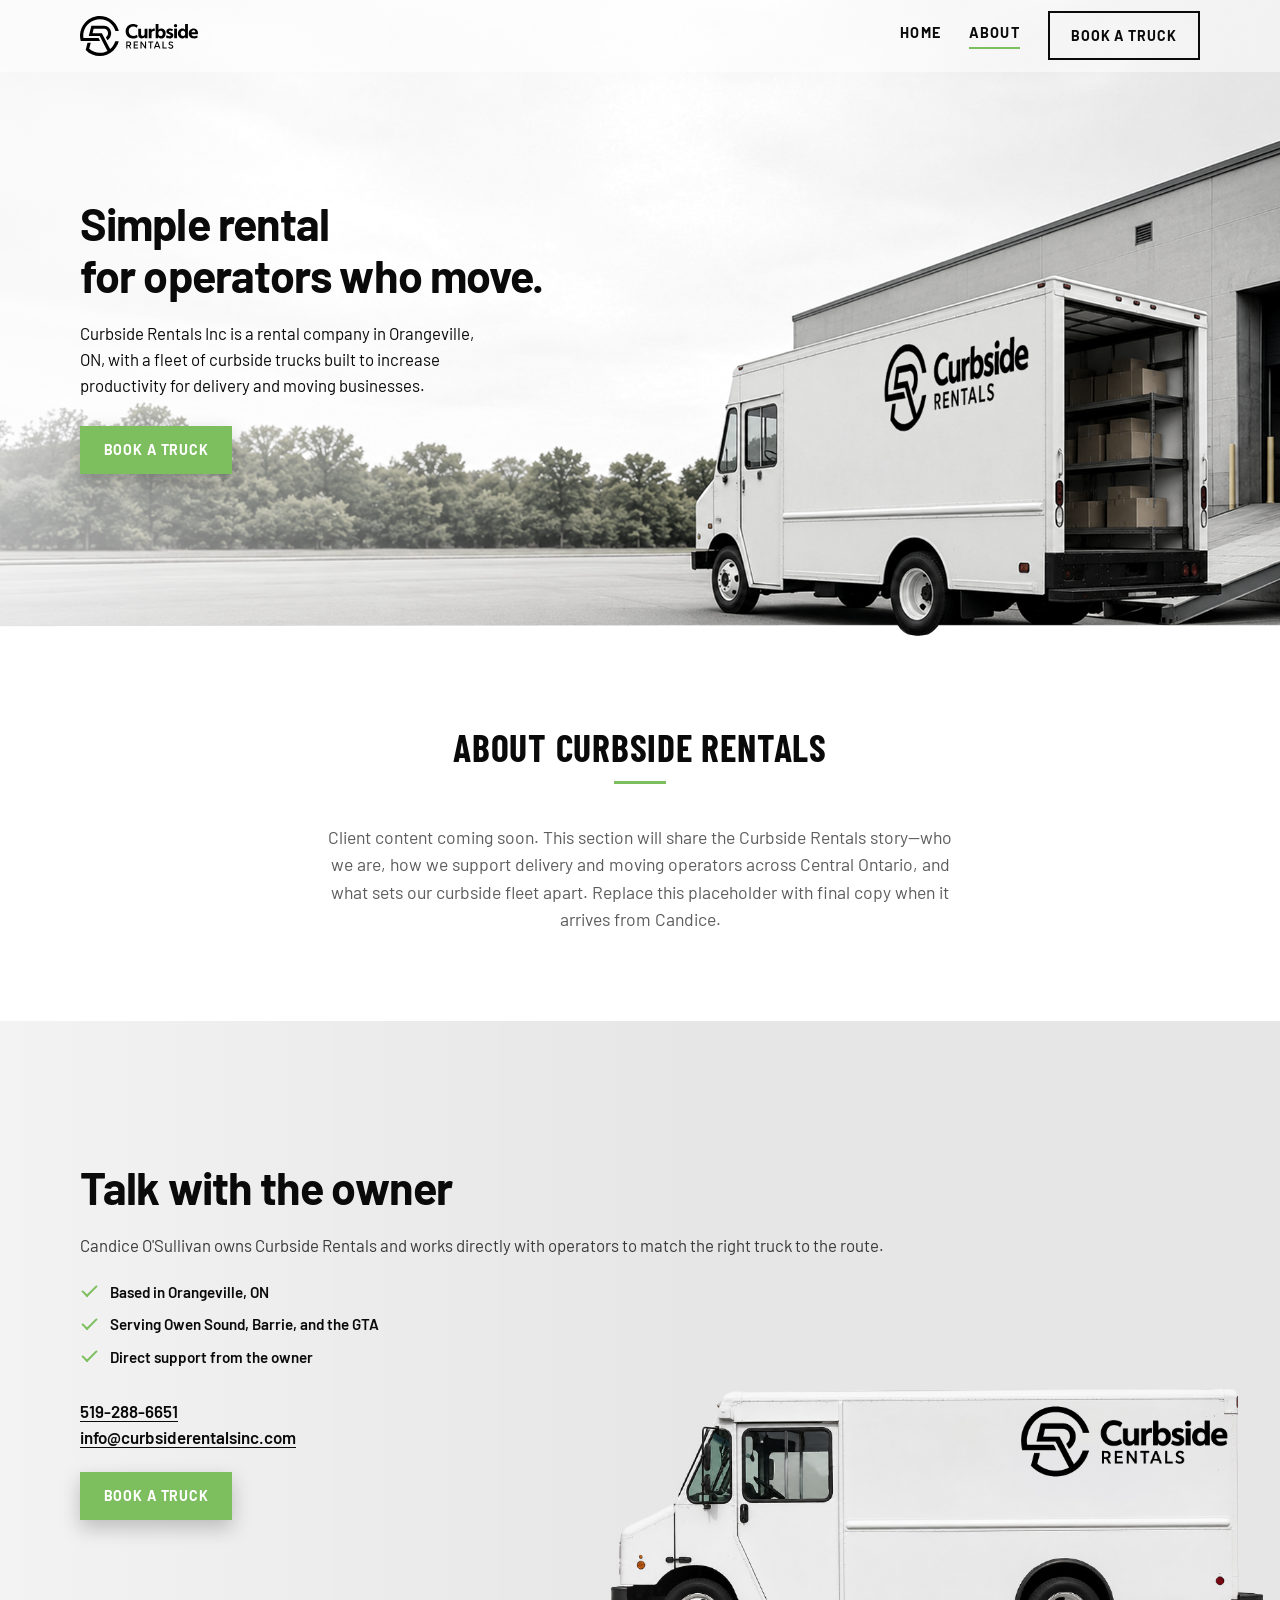
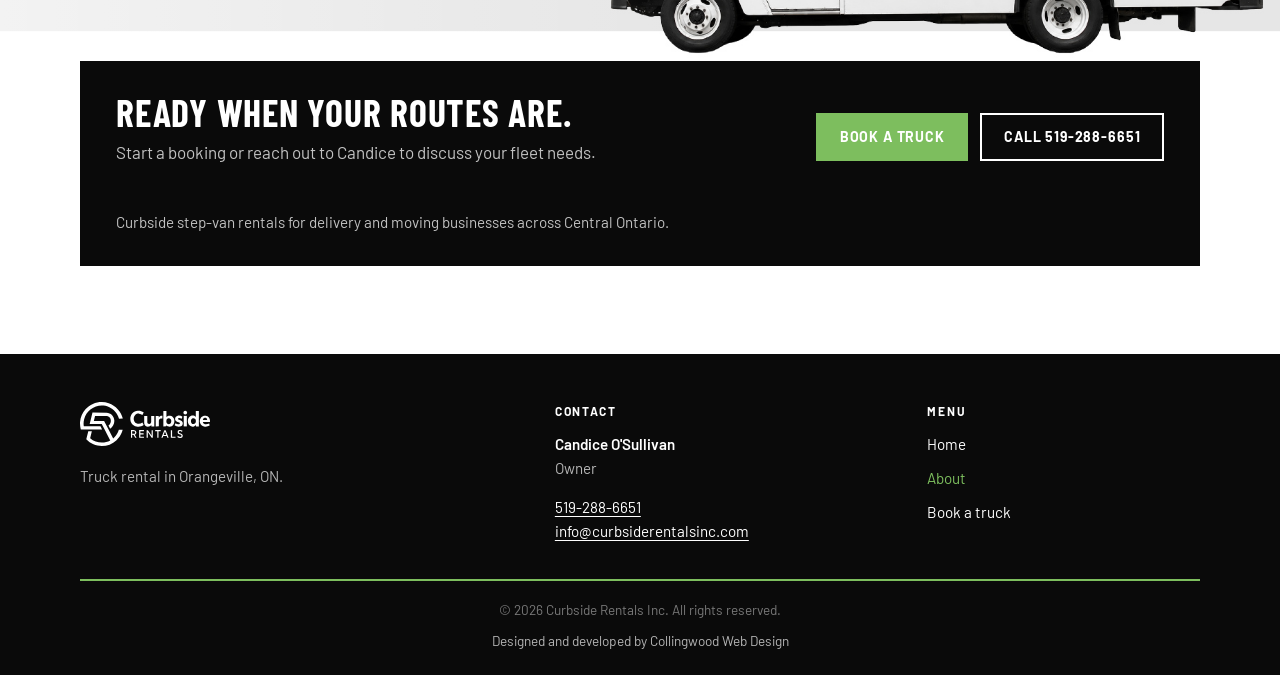
==== commit 686bdf37: "Refresh About page layout and polish home CTA, footer, and truck specs. Co-authored-by: Cursor <curs" ====
--- a/about.html
+++ b/about.html
@@ -4,11 +4,11 @@
   <meta charset="UTF-8" />
   <meta name="viewport" content="width=device-width, initial-scale=1.0" />
   <title>About | Curbside Rentals</title>
-  <meta name="description" content="About Curbside Rentals Inc—truck leasing in Orangeville, ON focused on productivity and safer curbside access." />
+  <meta name="description" content="About Curbside Rentals Inc—truck rental in Orangeville, ON focused on productivity and safer curbside access." />
   <link rel="preconnect" href="https://fonts.googleapis.com" />
   <link rel="preconnect" href="https://fonts.gstatic.com" crossorigin />
   <link href="https://fonts.googleapis.com/css2?family=Barlow:wght@400;500;600;700&family=Barlow+Condensed:wght@600;700&display=swap" rel="stylesheet" />
-  <link rel="stylesheet" href="styles.css?v=27" />
+  <link rel="stylesheet" href="styles.css?v=39" />
 </head>
 <body>
   <a class="skip-link" href="#main">Skip to content</a>
@@ -30,36 +30,64 @@
   </header>
 
   <main id="main">
-    <section class="page-hero">
-      <div class="shell">
-        <img class="brand-lockup" src="assets/logo/Curbside-Rentals-logo.svg" alt="Curbside Rentals" width="500" height="169" />
-        <h1>Simple leasing for operators who move for a living.</h1>
-        <p class="lede">Curbside Rentals Inc is a leasing company in Orangeville, ON, with a fleet of curbside trucks built to increase productivity for delivery and moving businesses.</p>
+    <section class="hero" aria-label="About Curbside Rentals">
+      <div class="hero-media" aria-hidden="true">
+        <img src="assets/images/hero-home-5.jpg" alt="" width="1920" height="1080" />
+      </div>
+      <div class="hero-veil" aria-hidden="true"></div>
+      <div class="shell hero-content">
+        <h1>
+          <span class="hero-line">Simple rental</span>
+          <span class="hero-line">for operators who move.</span>
+        </h1>
+        <p class="lede">Curbside Rentals Inc is a rental company in Orangeville, ON, with a fleet of curbside trucks built to increase productivity for delivery and moving businesses.</p>
+        <a class="btn btn-primary" href="booking.html">Book a truck</a>
       </div>
     </section>
 
-    <section class="section">
-      <div class="shell prose">
-        <h2>Why curbside trucks.</h2>
-        <p>Our trucks are equipped with shelving, direct access to the bulkhead, and roll-up rear doors for easier loading and unloading at docks. Curbside access means your crew can safely enter and exit the vehicle without walking through traffic.</p>
-        <p>We serve Owen Sound, Barrie, and the Greater Toronto Area from our base in Orangeville.</p>
+    <section class="section" id="about-copy">
+      <div class="shell">
+        <header class="section-head center">
+          <h2 class="section-title">About Curbside Rentals</h2>
+        </header>
+        <div class="prose about-placeholder">
+          <p>Client content coming soon. This section will share the Curbside Rentals story—who we are, how we support delivery and moving operators across Central Ontario, and what sets our curbside fleet apart. Replace this placeholder with final copy when it arrives from Candice.</p>
+        </div>
       </div>
     </section>
 
-    <section class="section section-alt">
-      <div class="shell split">
-        <figure class="media-block">
-          <img src="assets/images/fleet.jpg" alt="White commercial truck used for deliveries" width="1400" height="933" loading="lazy" />
-        </figure>
-        <div>
-          <h2>Talk with the owner.</h2>
-          <p>Candice O'Sullivan owns Curbside Rentals and works directly with operators to match the right truck to the route.</p>
-          <p>
-            <a class="text-link" href="tel:5192886651">519-288-6651</a><br />
-            <a class="text-link" href="mailto:info@curbsiderentalsinc.com">info@curbsiderentalsinc.com</a>
-          </p>
+    <section class="meet-hero about-owner" aria-label="Talk with the owner">
+      <div class="meet-hero-media" aria-hidden="true">
+        <img src="assets/images/2--Curbside-rentals-meet-the-truck.jpg" alt="" width="1920" height="1080" loading="lazy" />
+      </div>
+      <div class="meet-hero-veil" aria-hidden="true"></div>
+      <div class="shell meet-hero-content">
+        <h2>Talk with the owner</h2>
+        <p class="lede">Candice O'Sullivan owns Curbside Rentals and works directly with operators to match the right truck to the route.</p>
+        <ul class="check-list check-list-dense">
+          <li>Based in Orangeville, ON</li>
+          <li>Serving Owen Sound, Barrie, and the GTA</li>
+          <li>Direct support from the owner</li>
+        </ul>
+        <p class="about-contact">
+          <a class="text-link" href="tel:+15192886651">519-288-6651</a><br />
+          <a class="text-link" href="mailto:info@curbsiderentalsinc.com">info@curbsiderentalsinc.com</a>
+        </p>
+        <a class="btn btn-primary" href="booking.html">Book a truck</a>
+      </div>
+    </section>
+
+    <section class="section section-cta">
+      <div class="shell cta-band">
+        <div class="cta-copy">
+          <h2>Ready when your routes are.</h2>
+          <p>Start a booking or reach out to Candice to discuss your fleet needs.</p>
+        </div>
+        <div class="cta-actions">
           <a class="btn btn-primary" href="booking.html">Book a truck</a>
+          <a class="btn btn-outline-light" href="tel:+15192886651">Call 519-288-6651</a>
         </div>
+        <p class="cta-note">Curbside step-van rentals for delivery and moving businesses across Central Ontario.</p>
       </div>
     </section>
   </main>
@@ -70,13 +98,13 @@
         <a class="footer-brand" href="index.html">
           <img src="assets/logo/Curbside-Rentals-logo.svg" alt="Curbside Rentals" width="500" height="169" />
         </a>
-        <p>Truck leasing in Orangeville, ON.</p>
+        <p>Truck rental in Orangeville, ON.</p>
       </div>
       <div>
         <p class="footer-label">Contact</p>
         <p><strong>Candice O'Sullivan</strong><br />Owner</p>
         <p>
-          <a href="tel:5192886651">519-288-6651</a><br />
+          <a href="tel:+15192886651">519-288-6651</a><br />
           <a href="mailto:info@curbsiderentalsinc.com">info@curbsiderentalsinc.com</a>
         </p>
       </div>
@@ -91,6 +119,9 @@
     </div>
     <div class="shell footer-bottom">
       <p>&copy; <span data-year></span> Curbside Rentals Inc. All rights reserved.</p>
+      <p class="footer-credit">
+        <a href="https://www.collingwoodwebdesign.com/" target="_blank" rel="noopener noreferrer">Designed and developed by Collingwood Web Design</a>
+      </p>
     </div>
   </footer>
 
--- a/styles.css
+++ b/styles.css
@@ -323,9 +323,9 @@
   pointer-events: none;
   background: linear-gradient(
     90deg,
-    rgba(255, 255, 255, 0.42) 0%,
-    rgba(255, 255, 255, 0.18) 28%,
-    rgba(255, 255, 255, 0) 52%
+    rgba(255, 255, 255, 0.68) 0%,
+    rgba(255, 255, 255, 0.32) 30%,
+    rgba(255, 255, 255, 0) 55%
   );
 }
 
@@ -379,6 +379,16 @@
   border-color: var(--black);
   color: var(--white);
   box-shadow: 0 10px 24px rgba(0, 0, 0, 0.28);
+}
+
+.meet-hero-content .about-contact {
+  margin: 0 0 1.35rem;
+  color: var(--black);
+}
+
+.meet-hero-content .about-contact .text-link {
+  font-weight: 600;
+  color: var(--black);
 }
 
 /* Sections */
@@ -517,11 +527,38 @@
   color: #3a3a3a;
 }
 
+.about-owner .meet-hero-content .lede {
+  max-width: none;
+}
+
+.meet-specs {
+  display: grid;
+  grid-template-columns: repeat(3, minmax(0, 1fr));
+  gap: clamp(1.25rem, 3vw, 2rem);
+  margin: 0 0 1.5rem;
+  max-width: 48rem;
+}
+
+.meet-spec-group h3 {
+  font-family: var(--font);
+  font-size: 0.82rem;
+  font-weight: 700;
+  letter-spacing: 0.08em;
+  text-transform: uppercase;
+  color: var(--black);
+  margin: 0 0 0.55rem;
+}
+
 .meet-hero-content .check-list {
+  margin-bottom: 0;
+  max-width: none;
+  columns: auto;
+}
+
+.about-owner .meet-hero-content .check-list {
   margin-bottom: 1.5rem;
   max-width: 34rem;
-  columns: 2;
-  column-gap: 1.5rem;
+  columns: 1;
 }
 
 .meet-hero-content .check-list-dense li {
@@ -668,11 +705,10 @@
 }
 
 .cta-band {
-  display: flex;
-  flex-wrap: wrap;
+  display: grid;
+  grid-template-columns: 1fr auto;
   align-items: center;
-  justify-content: space-between;
-  gap: 1.5rem;
+  gap: 1.5rem 2rem;
   padding: 2rem 2.25rem;
   background: var(--black);
   color: var(--white);
@@ -685,13 +721,38 @@
 
 .cta-band p {
   color: rgba(255, 255, 255, 0.75);
+  margin: 0 0 1rem;
+}
+
+.cta-band .cta-checks {
   margin: 0;
+}
+
+.cta-band .cta-checks li {
+  color: var(--white);
+  font-weight: 500;
+  padding-top: 0.3rem;
+  padding-bottom: 0.3rem;
+}
+
+.cta-band .cta-checks li::before {
+  border-left-color: var(--blue);
+  border-bottom-color: var(--blue);
 }
 
 .cta-actions {
   display: flex;
   flex-wrap: wrap;
   gap: 0.75rem;
+  justify-self: end;
+}
+
+.cta-band .cta-note {
+  grid-column: 1 / -1;
+  margin: 0;
+  padding-top: 0.35rem;
+  color: rgba(255, 255, 255, 0.75);
+  font-size: 0.95rem;
 }
 
 .cta-band .btn-primary {
@@ -722,6 +783,17 @@
 .page-hero .lede {
   max-width: 38rem;
   font-size: 1.125rem;
+}
+
+.about-placeholder {
+  margin-inline: auto;
+  text-align: center;
+  max-width: 40rem;
+}
+
+.about-placeholder p {
+  font-size: 1.1rem;
+  color: var(--gray);
 }
 
 .prose {
@@ -809,7 +881,7 @@
   font-weight: 700;
   letter-spacing: 0.14em;
   text-transform: uppercase;
-  color: rgba(255, 255, 255, 0.45) !important;
+  color: var(--white) !important;
 }
 
 .site-footer a {
@@ -817,7 +889,20 @@
   text-decoration: none;
 }
 
+.site-footer a[href^="tel:"],
+.site-footer a[href^="mailto:"] {
+  text-decoration: underline;
+  text-underline-offset: 0.2em;
+}
+
 .site-footer a:hover {
+  text-decoration: underline;
+  text-underline-offset: 0.2em;
+  color: var(--blue);
+}
+
+a.text-link[href^="tel:"],
+a.text-link[href^="mailto:"] {
   text-decoration: underline;
   text-underline-offset: 0.2em;
 }
@@ -835,7 +920,7 @@
 
 .footer-bottom {
   padding: 1.1rem 0 1.5rem;
-  border-top: 1px solid rgba(255, 255, 255, 0.15);
+  border-top: 2px solid var(--blue);
   text-align: center;
 }
 
@@ -843,6 +928,18 @@
   margin: 0;
   font-size: 0.85rem;
   color: rgba(255, 255, 255, 0.45);
+}
+
+.footer-credit {
+  margin-top: 0.65rem !important;
+}
+
+.footer-credit a {
+  color: rgba(255, 255, 255, 0.7);
+}
+
+.footer-credit a:hover {
+  color: var(--blue);
 }
 
 @media (prefers-reduced-motion: reduce) {
@@ -890,8 +987,8 @@
     pointer-events: none;
     background: linear-gradient(
       180deg,
-      rgba(255, 255, 255, 0.55) 0%,
-      rgba(255, 255, 255, 0.28) 28%,
+      rgba(255, 255, 255, 0.7) 0%,
+      rgba(255, 255, 255, 0.35) 28%,
       transparent 55%
     );
   }
@@ -1020,7 +1117,18 @@
     font-size: 1rem;
   }
 
-  .meet-hero-content .check-list {
+  .about-owner .meet-hero-content .lede {
+    max-width: none;
+  }
+
+  .meet-specs {
+    grid-template-columns: 1fr;
+    max-width: 26rem;
+    gap: 1.15rem;
+  }
+
+  .meet-hero-content .check-list,
+  .about-owner .meet-hero-content .check-list {
     columns: 1;
     max-width: 26rem;
   }
@@ -1098,7 +1206,12 @@
   }
 
   .cta-band {
+    grid-template-columns: 1fr;
     padding: 1.75rem;
+  }
+
+  .cta-actions {
+    justify-self: stretch;
   }
 
   .cta-actions,
@@ -1152,4 +1265,8 @@
     max-width: 22rem;
     font-size: 0.95rem;
   }
-}
+
+  .about-owner .meet-hero-content .lede {
+    max-width: none;
+  }
+}
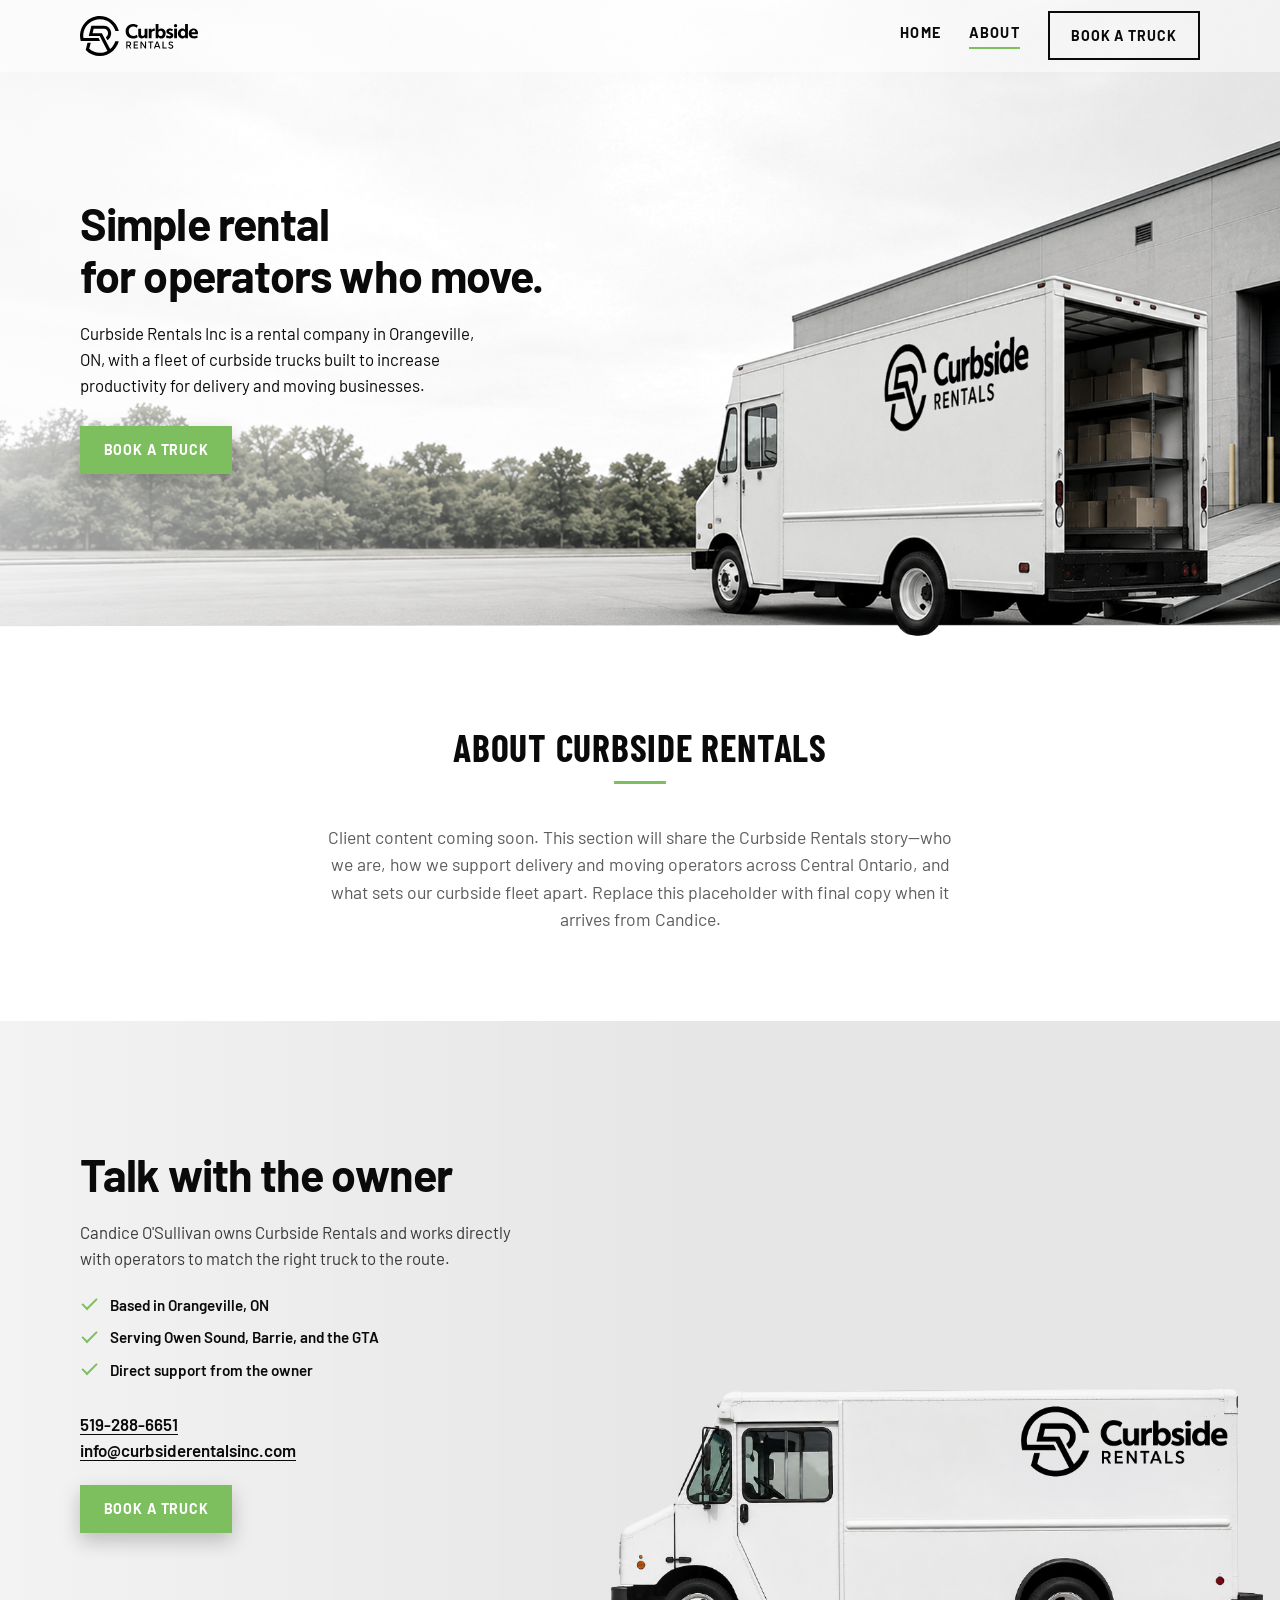
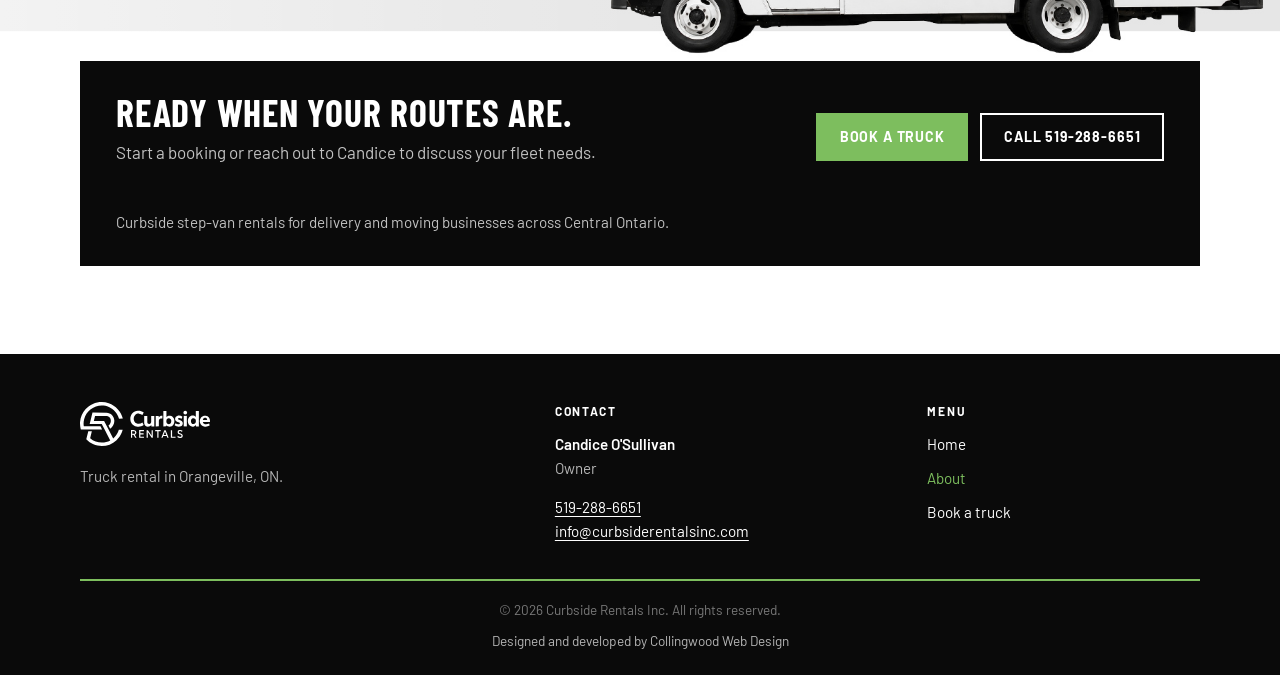
==== commit dcb13cef: "Fix About text overlap, tighten Meet the Truck to two columns, and add location placeholders. Co-aut" ====
--- a/about.html
+++ b/about.html
@@ -8,7 +8,7 @@
   <link rel="preconnect" href="https://fonts.googleapis.com" />
   <link rel="preconnect" href="https://fonts.gstatic.com" crossorigin />
   <link href="https://fonts.googleapis.com/css2?family=Barlow:wght@400;500;600;700&family=Barlow+Condensed:wght@600;700&display=swap" rel="stylesheet" />
-  <link rel="stylesheet" href="styles.css?v=39" />
+  <link rel="stylesheet" href="styles.css?v=42" />
 </head>
 <body>
   <a class="skip-link" href="#main">Skip to content</a>
--- a/styles.css
+++ b/styles.css
@@ -528,15 +528,15 @@
 }
 
 .about-owner .meet-hero-content .lede {
-  max-width: none;
+  max-width: 28rem;
 }
 
 .meet-specs {
   display: grid;
-  grid-template-columns: repeat(3, minmax(0, 1fr));
+  grid-template-columns: repeat(2, minmax(0, 1fr));
   gap: clamp(1.25rem, 3vw, 2rem);
   margin: 0 0 1.5rem;
-  max-width: 48rem;
+  max-width: 34rem;
 }
 
 .meet-spec-group h3 {
@@ -682,12 +682,26 @@
   padding: 0.5rem 1rem;
   border-right: 1px solid var(--line);
   text-align: center;
+  color: var(--black);
+}
+
+.location-grid .location-name {
   font-family: var(--font-display);
   font-size: 1.25rem;
   font-weight: 700;
   letter-spacing: 0.05em;
   text-transform: uppercase;
-  color: var(--black);
+}
+
+.location-grid li p {
+  margin: 0;
+  font-family: var(--font);
+  font-size: 0.95rem;
+  font-weight: 400;
+  letter-spacing: 0;
+  text-transform: none;
+  color: var(--gray);
+  line-height: 1.4;
 }
 
 .location-grid li:last-child {
@@ -1118,7 +1132,7 @@
   }
 
   .about-owner .meet-hero-content .lede {
-    max-width: none;
+    max-width: 28rem;
   }
 
   .meet-specs {
@@ -1267,6 +1281,6 @@
   }
 
   .about-owner .meet-hero-content .lede {
-    max-width: none;
-  }
-}
+    max-width: 28rem;
+  }
+}
